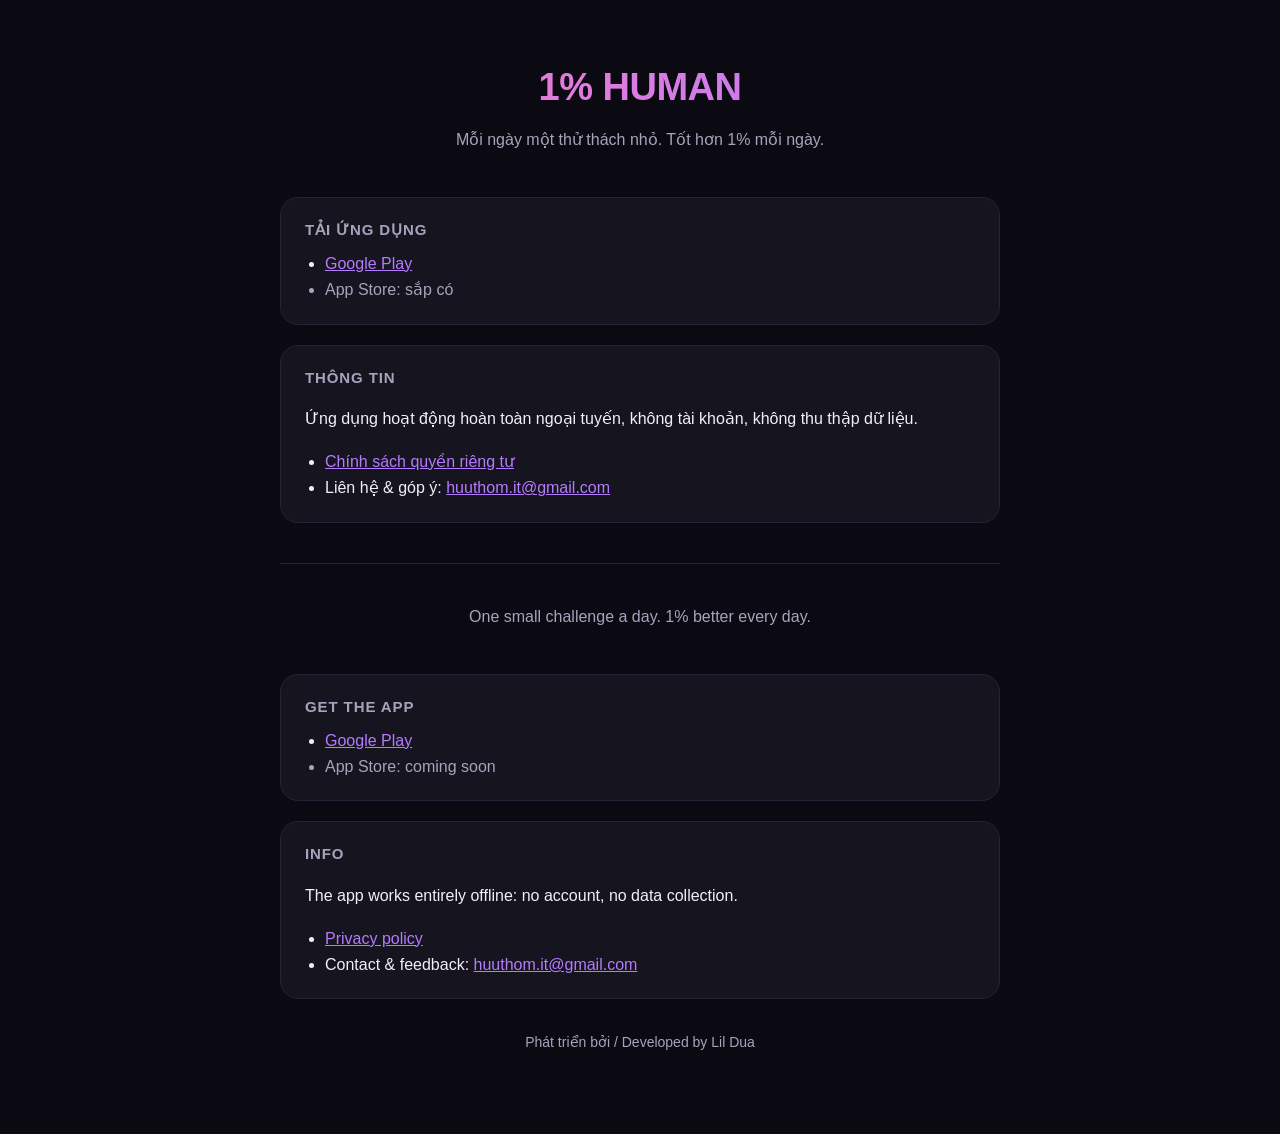
==== projects/oddly/index.html @ 2019a300 "Change landing page directory" ====
<!doctype html>
<!--
  Landing page source for 1% HUMAN.
  Publish as projects/oddly/index.html in the repo lil-dua.github.io.
  The published URL must match Brand.WEBSITE_URL (https://lil-dua.github.io/projects/oddly/):
  it is printed on share cards and in share captions, the Support URL and Marketing URL.
  TODO (T-17): replace the "Coming soon" App Store line with the real link once the app has an ID.
-->
<html lang="vi">
<head>
<meta charset="utf-8">
<meta name="viewport" content="width=device-width, initial-scale=1">
<title>1% HUMAN</title>
<style>
  :root { --bg:#0B0A12; --surface:#16141F; --border:#262336; --text:#F2F0F7; --muted:#A8A3BC; --accent:#B57BFF; --accent-2:#FF7BC5; }
  * { box-sizing: border-box; }
  body { margin:0; padding:0 20px 80px; background:var(--bg); color:var(--text);
    font:16px/1.65 -apple-system,BlinkMacSystemFont,"Segoe UI",Roboto,"Helvetica Neue",Arial,sans-serif; }
  main { max-width:720px; margin:0 auto; }
  header { padding:56px 0 24px; text-align:center; }
  .brand { font-size:38px; font-weight:800; letter-spacing:-0.5px; margin:0;
    background:linear-gradient(90deg,var(--accent-2),var(--accent));
    -webkit-background-clip:text; background-clip:text; color:transparent; }
  .sub { color:var(--muted); margin:8px 0 0; }
  section { background:var(--surface); border:1px solid var(--border); border-radius:18px; padding:20px 24px; margin:20px 0; }
  h2 { font-size:15px; margin:0 0 8px; color:var(--muted); text-transform:uppercase; letter-spacing:.06em; }
  ul { margin:0; padding-left:20px; }
  a { color:var(--accent); }
  .soon { color:var(--muted); }
  footer { text-align:center; color:var(--muted); font-size:14px; margin-top:32px; }
</style>
</head>
<body>
<main>
  <header>
    <h1 class="brand">1% HUMAN</h1>
    <p class="sub">Mỗi ngày một thử thách nhỏ. Tốt hơn 1% mỗi ngày.</p>
  </header>

  <section>
    <h2>Tải ứng dụng</h2>
    <ul>
      <li><a href="https://play.google.com/store/apps/details?id=dev.lildua.oddly">Google Play</a></li>
      <!-- Replace with the App Store link when the app has an ID (T-17). -->
      <li class="soon">App Store: sắp có</li>
    </ul>
  </section>

  <section>
    <h2>Thông tin</h2>
    <p>Ứng dụng hoạt động hoàn toàn ngoại tuyến, không tài khoản, không thu thập dữ liệu.</p>
    <ul>
      <li><a href="privacy/privacy-policy.html">Chính sách quyền riêng tư</a></li>
      <li>Liên hệ &amp; góp ý: <a href="mailto:huuthom.it@gmail.com">huuthom.it@gmail.com</a></li>
    </ul>
  </section>

  <hr style="border:0;border-top:1px solid var(--border);margin:40px 0">

  <div lang="en">
    <header style="padding-top:0">
      <p class="sub">One small challenge a day. 1% better every day.</p>
    </header>

    <section>
      <h2>Get the app</h2>
      <ul>
        <li><a href="https://play.google.com/store/apps/details?id=dev.lildua.oddly">Google Play</a></li>
        <li class="soon">App Store: coming soon</li>
      </ul>
    </section>

    <section>
      <h2>Info</h2>
      <p>The app works entirely offline: no account, no data collection.</p>
      <ul>
        <li><a href="privacy/privacy-policy.html">Privacy policy</a></li>
        <li>Contact &amp; feedback: <a href="mailto:huuthom.it@gmail.com">huuthom.it@gmail.com</a></li>
      </ul>
    </section>
  </div>

  <footer>Phát triển bởi / Developed by Lil Dua</footer>
</main>
</body>
</html>
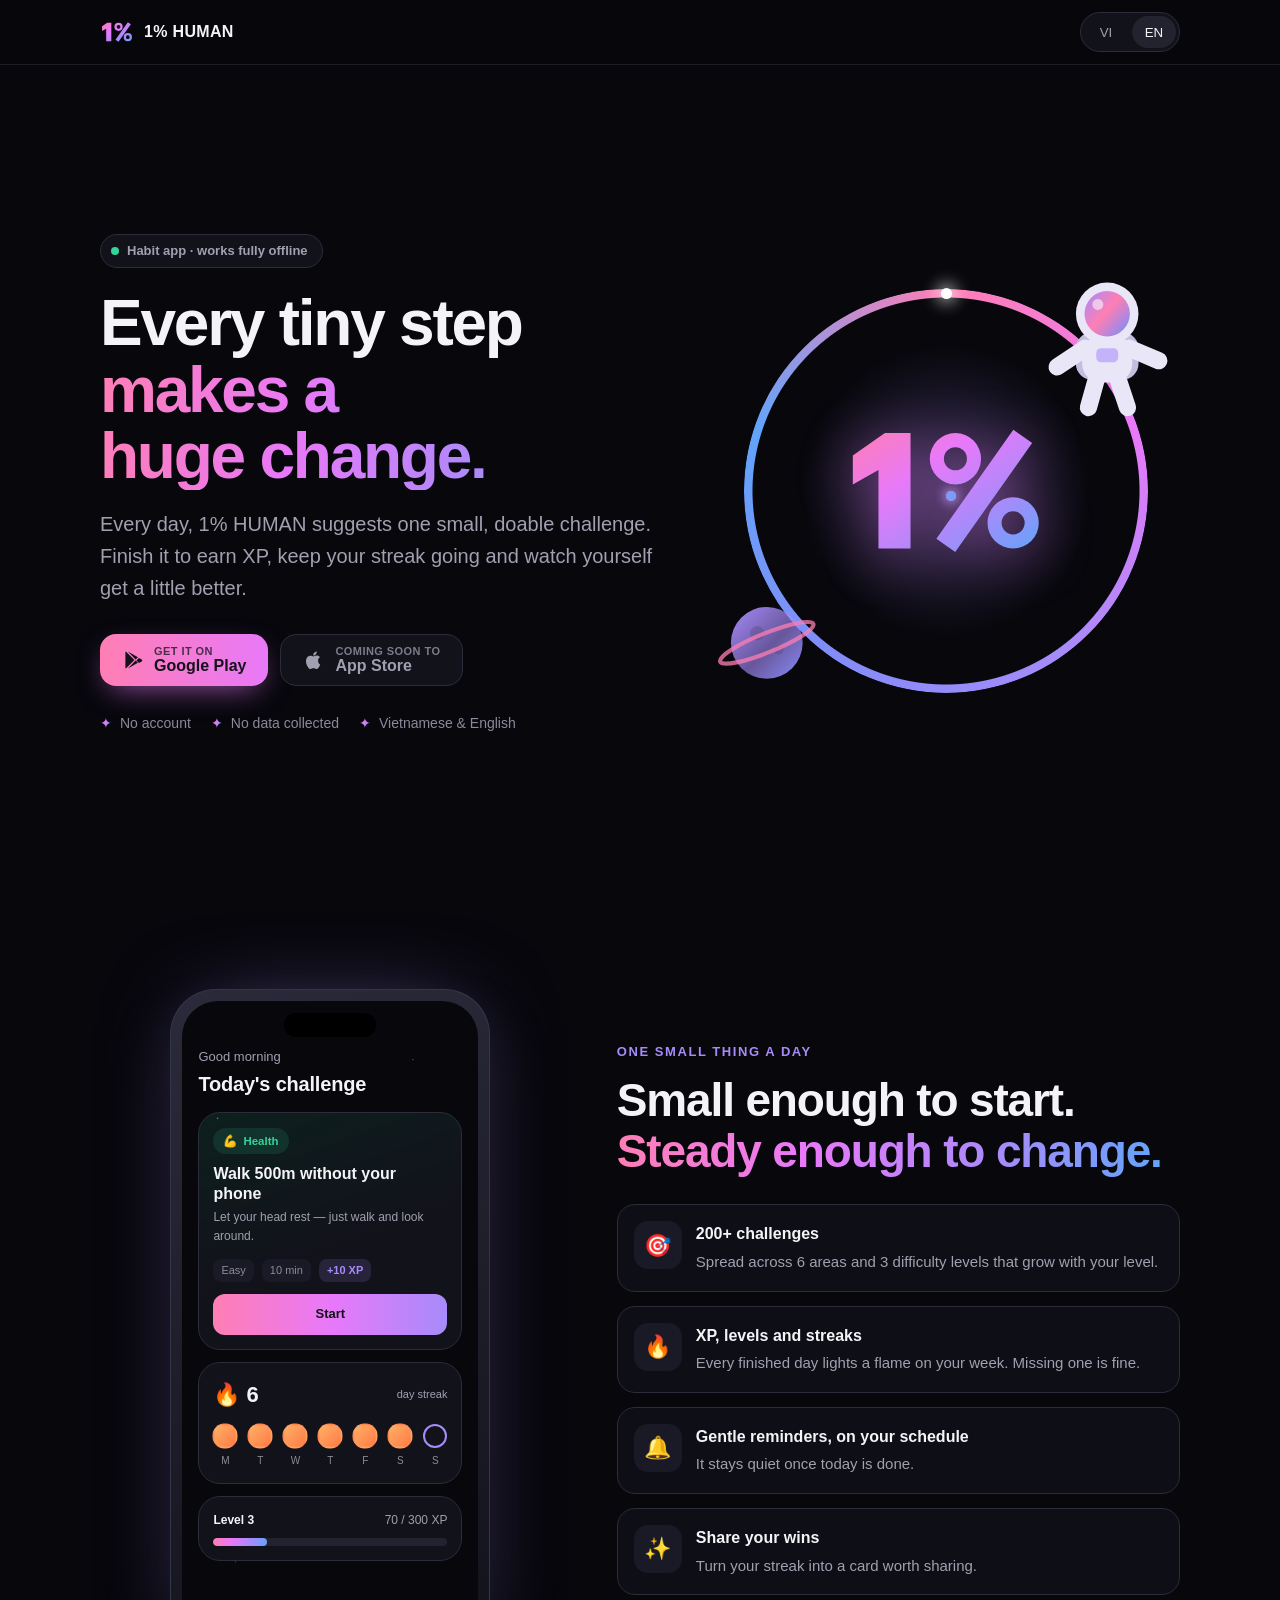
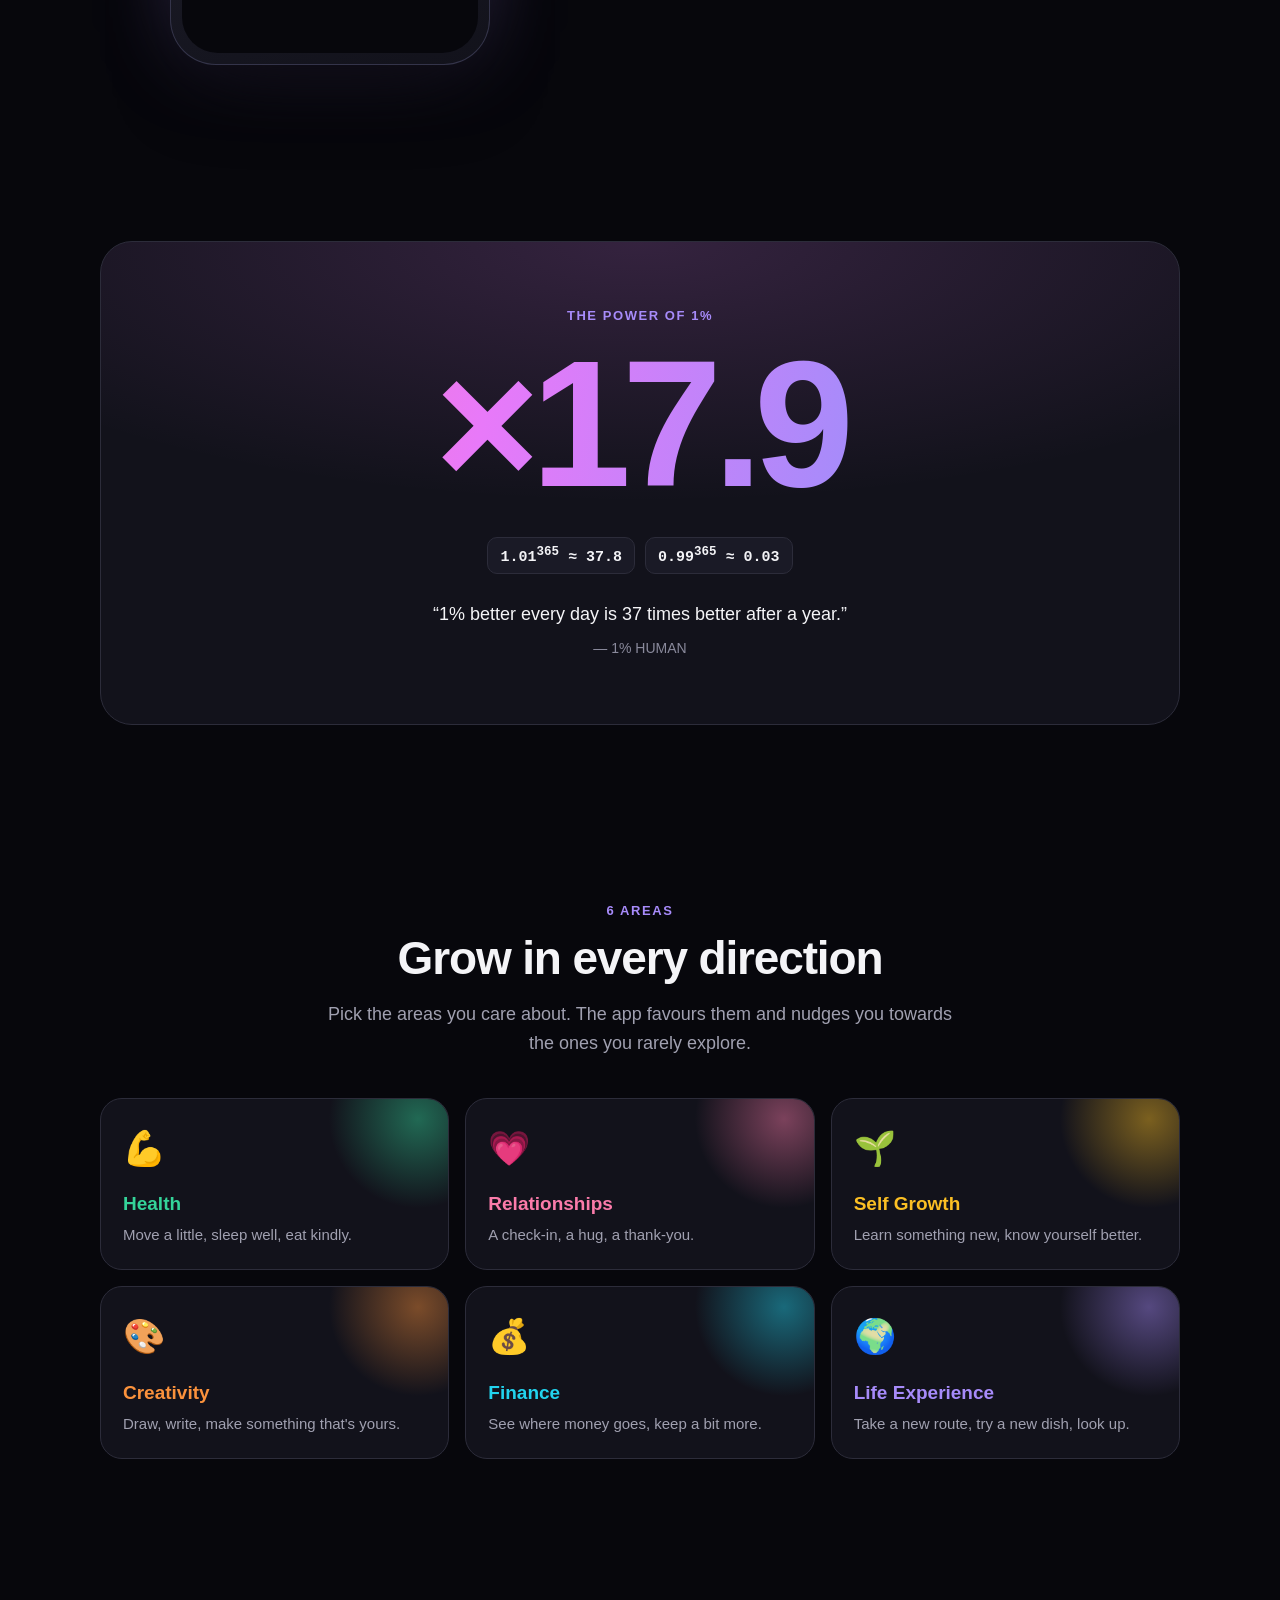
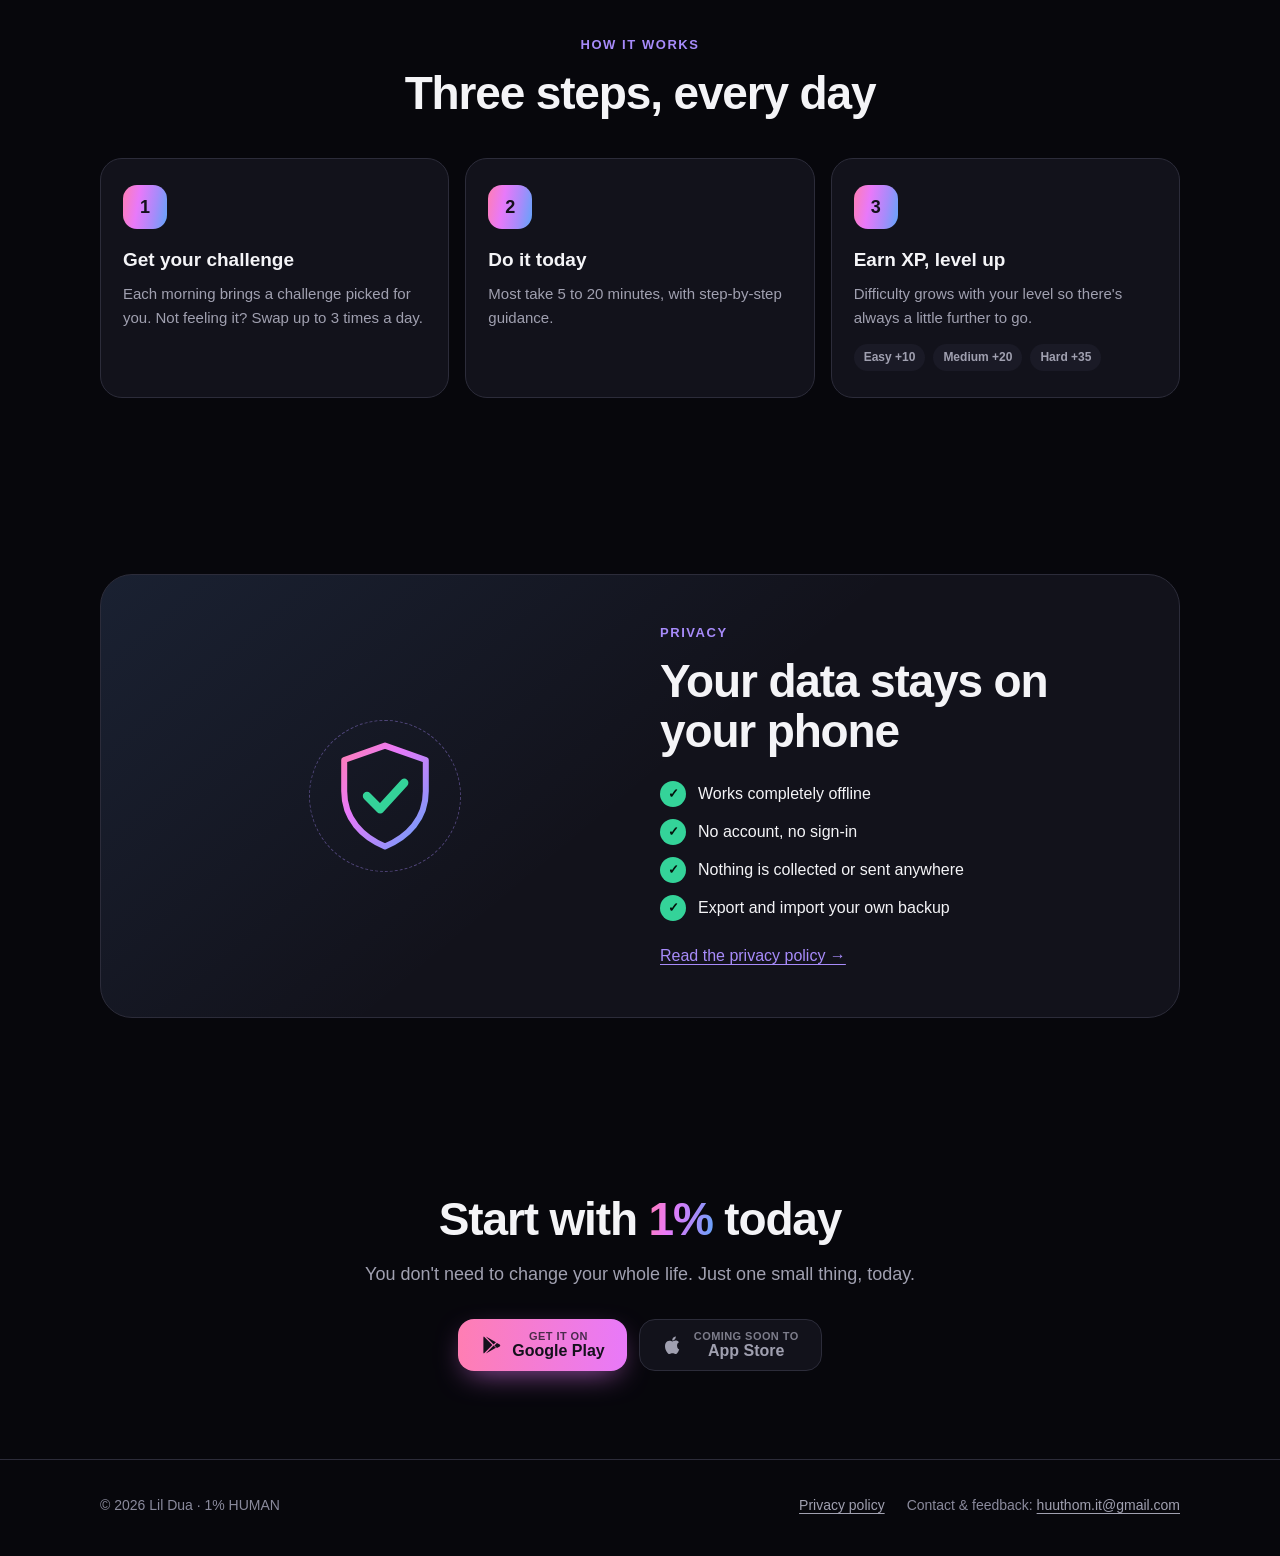
==== commit 5a5bd432: "Upgrade UI for oddy's landing page" ====
--- a/projects/oddly/index.html
+++ b/projects/oddly/index.html
@@ -4,83 +4,624 @@
   Publish as projects/oddly/index.html in the repo lil-dua.github.io.
   The published URL must match Brand.WEBSITE_URL (https://lil-dua.github.io/projects/oddly/):
   it is printed on share cards and in share captions, the Support URL and Marketing URL.
-  TODO (T-17): replace the "Coming soon" App Store line with the real link once the app has an ID.
+  TODO (T-17): replace the "Coming soon" App Store button with the real link once the app has an ID.
+
+  Self-contained on purpose: no web fonts, scripts, images or analytics from other hosts, so the
+  page keeps the app's "no data collection" promise. The mark, astronaut, ring and colours mirror
+  tools/IconRenderer.swift, ui/components/Illustrations.kt and core/design/PaletteSpec.kt.
+  Bilingual: every visible string exists as a vi/en pair; the toggle only switches which one shows.
 -->
-<html lang="vi">
+<html lang="vi" data-lang="vi">
 <head>
 <meta charset="utf-8">
-<meta name="viewport" content="width=device-width, initial-scale=1">
-<title>1% HUMAN</title>
+<meta name="viewport" content="width=device-width, initial-scale=1, viewport-fit=cover">
+<meta name="color-scheme" content="dark">
+<meta name="theme-color" content="#07070C">
+<meta name="description" content="1% HUMAN — mỗi ngày một thử thách nhỏ. Ứng dụng thói quen hoạt động ngoại tuyến, không tài khoản, không thu thập dữ liệu.">
+<meta property="og:title" content="1% HUMAN">
+<meta property="og:description" content="Mỗi bước chân nhỏ tạo nên thay đổi lớn. Every tiny step makes a huge change.">
+<meta property="og:url" content="https://lil-dua.github.io/projects/oddly/">
+<title>1% HUMAN — Mỗi ngày tốt hơn 1%</title>
 <style>
-  :root { --bg:#0B0A12; --surface:#16141F; --border:#262336; --text:#F2F0F7; --muted:#A8A3BC; --accent:#B57BFF; --accent-2:#FF7BC5; }
+  :root {
+    --bg: #07070C; --surface: #12121B; --surface-2: #1A1A26; --surface-3: #23232F; --outline: #2C2C3A;
+    --text: #F4F4F7; --text-2: #A0A0B0; --text-3: #8A8A9C;
+    --pink: #FF7EB3; --magenta: #E879F9; --purple: #A78BFA; --indigo: #818CF8; --blue: #60A5FA;
+    --flame: #FF7A45; --flame-2: #FFB067; --success: #34D399;
+    --brand: linear-gradient(100deg, var(--pink), var(--magenta) 35%, var(--purple) 70%, var(--blue));
+    --radius: 22px;
+    --pad: max(20px, env(safe-area-inset-left));
+  }
   * { box-sizing: border-box; }
-  body { margin:0; padding:0 20px 80px; background:var(--bg); color:var(--text);
-    font:16px/1.65 -apple-system,BlinkMacSystemFont,"Segoe UI",Roboto,"Helvetica Neue",Arial,sans-serif; }
-  main { max-width:720px; margin:0 auto; }
-  header { padding:56px 0 24px; text-align:center; }
-  .brand { font-size:38px; font-weight:800; letter-spacing:-0.5px; margin:0;
-    background:linear-gradient(90deg,var(--accent-2),var(--accent));
-    -webkit-background-clip:text; background-clip:text; color:transparent; }
-  .sub { color:var(--muted); margin:8px 0 0; }
-  section { background:var(--surface); border:1px solid var(--border); border-radius:18px; padding:20px 24px; margin:20px 0; }
-  h2 { font-size:15px; margin:0 0 8px; color:var(--muted); text-transform:uppercase; letter-spacing:.06em; }
-  ul { margin:0; padding-left:20px; }
-  a { color:var(--accent); }
-  .soon { color:var(--muted); }
-  footer { text-align:center; color:var(--muted); font-size:14px; margin-top:32px; }
+  html { scroll-behavior: smooth; background: var(--bg); }
+  body {
+    margin: 0; background: var(--bg); color: var(--text); overflow-x: hidden;
+    font: 16px/1.6 -apple-system, BlinkMacSystemFont, "SF Pro Text", "Segoe UI", Roboto, "Helvetica Neue", Arial, sans-serif;
+    -webkit-font-smoothing: antialiased;
+  }
+  /* Bilingual switch: hide whichever language is not active. */
+  html[data-lang="vi"] [lang="en"]:not(html), html[data-lang="en"] [lang="vi"]:not(html) { display: none !important; }
+
+  a { color: var(--purple); text-decoration-thickness: 1px; text-underline-offset: 3px; }
+  a:hover { color: var(--pink); }
+  :focus-visible { outline: 2px solid var(--pink); outline-offset: 3px; border-radius: 8px; }
+  .wrap { max-width: 1120px; margin: 0 auto; padding: 0 var(--pad); }
+  .grad-text { background: var(--brand); -webkit-background-clip: text; background-clip: text; color: transparent; }
+
+  /* ---------- Sky ---------- */
+  #sky { position: fixed; inset: 0; width: 100%; height: 100%; z-index: -2; pointer-events: none; }
+  .orb { position: fixed; z-index: -1; border-radius: 50%; filter: blur(70px); opacity: .45; pointer-events: none; }
+  .orb.a { width: 520px; height: 520px; background: radial-gradient(circle, rgba(232,121,249,.55), transparent 65%); top: -160px; right: -120px; animation: drift 18s ease-in-out infinite alternate; }
+  .orb.b { width: 460px; height: 460px; background: radial-gradient(circle, rgba(96,165,250,.40), transparent 65%); bottom: -180px; left: -140px; animation: drift 22s ease-in-out infinite alternate-reverse; }
+  @keyframes drift { to { transform: translate(-60px, 50px) scale(1.08); } }
+
+  /* ---------- Nav ---------- */
+  nav { position: sticky; top: 0; z-index: 10; backdrop-filter: blur(14px); -webkit-backdrop-filter: blur(14px);
+    background: rgba(7,7,12,.62); border-bottom: 1px solid rgba(44,44,58,.6); padding-top: env(safe-area-inset-top); }
+  nav .wrap { display: flex; align-items: center; justify-content: space-between; height: 64px; }
+  .logo { display: flex; align-items: center; gap: 10px; color: var(--text); text-decoration: none; font-weight: 800; letter-spacing: .02em; }
+  .logo svg { width: 34px; height: 34px; }
+  .lang { display: flex; gap: 4px; background: var(--surface); border: 1px solid var(--outline); border-radius: 999px; padding: 3px; }
+  .lang button { font: 600 13px/1 inherit; font-family: inherit; color: var(--text-2); background: none; border: 0; border-radius: 999px; padding: 8px 12px; cursor: pointer; min-width: 44px; min-height: 32px; }
+  .lang button[aria-pressed="true"] { background: var(--surface-3); color: var(--text); }
+
+  /* ---------- Hero ---------- */
+  .hero { display: grid; grid-template-columns: 1.1fr .9fr; gap: 40px; align-items: center; padding: 72px 0 56px; min-height: min(calc(100svh - 64px), 860px); }
+  .eyebrow { display: inline-flex; align-items: center; gap: 8px; font-size: 13px; font-weight: 600; color: var(--text-2);
+    background: var(--surface); border: 1px solid var(--outline); border-radius: 999px; padding: 6px 14px 6px 10px; }
+  .eyebrow .dot { width: 8px; height: 8px; border-radius: 50%; background: var(--success); box-shadow: 0 0 0 0 rgba(52,211,153,.6); animation: ping 2.4s infinite; }
+  @keyframes ping { 0% { box-shadow: 0 0 0 0 rgba(52,211,153,.55); } 80%,100% { box-shadow: 0 0 0 10px rgba(52,211,153,0); } }
+  h1 { text-wrap: balance; font-size: clamp(36px, 5.2vw, 64px); line-height: 1.04; letter-spacing: -.035em; margin: 22px 0 18px; font-weight: 800; }
+  h1 .line { display: block; }
+  .lead { font-size: clamp(17px, 1.6vw, 20px); color: var(--text-2); max-width: 34em; margin: 0 0 30px; }
+  .ctas { display: flex; flex-wrap: wrap; gap: 12px; }
+  .btn { display: inline-flex; align-items: center; gap: 10px; min-height: 52px; padding: 0 22px; border-radius: 16px;
+    font-weight: 700; font-size: 16px; text-decoration: none; transition: transform .2s ease, box-shadow .2s ease; }
+  .btn svg { width: 22px; height: 22px; flex: none; }
+  .btn.primary { color: #14101C; background: linear-gradient(90deg, var(--pink), var(--magenta), var(--purple)); background-size: 200% 100%;
+    box-shadow: 0 10px 30px -10px rgba(232,121,249,.7); animation: sheen 6s ease-in-out infinite; }
+  .btn.primary:hover { color: #14101C; transform: translateY(-2px); box-shadow: 0 16px 40px -12px rgba(232,121,249,.85); }
+  @keyframes sheen { 50% { background-position: 100% 0; } }
+  .btn.ghost { color: var(--text-2); background: var(--surface); border: 1px solid var(--outline); cursor: default; }
+  .btn small { display: block; font-size: 11px; font-weight: 600; opacity: .75; letter-spacing: .04em; text-transform: uppercase; }
+  .btn span.two { display: flex; flex-direction: column; line-height: 1.15; }
+  .trust { display: flex; flex-wrap: wrap; gap: 8px 20px; margin-top: 26px; padding: 0; list-style: none; color: var(--text-3); font-size: 14px; }
+  .trust li::before { content: "✦"; margin-right: 8px; background: var(--brand); -webkit-background-clip: text; background-clip: text; color: transparent; }
+
+  .stage { position: relative; aspect-ratio: 1; width: min(100%, 460px); justify-self: center; }
+  .ring { position: absolute; inset: 6%; border-radius: 50%;
+    background: conic-gradient(from 0deg, var(--pink), var(--magenta), var(--purple), var(--indigo), var(--blue), var(--pink));
+    -webkit-mask: radial-gradient(farthest-side, transparent calc(100% - 9px), #000 calc(100% - 8px));
+            mask: radial-gradient(farthest-side, transparent calc(100% - 9px), #000 calc(100% - 8px));
+    animation: spin 4.2s linear infinite; filter: drop-shadow(0 0 18px rgba(167,139,250,.45)); }
+  .bead { position: absolute; inset: 6%; animation: spin 4.2s linear infinite; }
+  .bead::after { content: ""; position: absolute; top: -1px; left: 50%; width: 11px; height: 11px; margin-left: -5.5px; border-radius: 50%; background: #fff; box-shadow: 0 0 16px 4px rgba(255,255,255,.7); }
+  @keyframes spin { to { transform: rotate(360deg); } }
+  .halo { position: absolute; inset: 18%; border-radius: 50%; background: radial-gradient(circle, rgba(167,139,250,.30), transparent 70%); animation: breathe 5s ease-in-out infinite; }
+  @keyframes breathe { 50% { transform: scale(1.08); opacity: .7; } }
+  .mark { position: absolute; left: 27%; top: 27%; width: 46%; height: 46%; filter: drop-shadow(0 8px 28px rgba(232,121,249,.45)); }
+  .astro { position: absolute; width: 34%; height: 34%; right: -2%; top: 2%; animation: bob 2.6s ease-in-out infinite alternate; }
+  @keyframes bob { from { transform: translateY(-6px) rotate(-6deg); } to { transform: translateY(6px) rotate(4deg); } }
+  .planet { position: absolute; width: 26%; height: 26%; left: -2%; bottom: 4%; animation: float 7s ease-in-out infinite alternate; }
+  @keyframes float { to { transform: translate(10px, -14px) rotate(8deg); } }
+  .spark { position: absolute; width: 10px; height: 10px; border-radius: 50%; background: var(--c); box-shadow: 0 0 12px var(--c); animation: orbit var(--d) linear infinite; top: 50%; left: 50%; }
+  @keyframes orbit { from { transform: rotate(0deg) translateX(var(--r)) rotate(0deg); } to { transform: rotate(360deg) translateX(var(--r)) rotate(-360deg); } }
+
+  /* ---------- Sections ---------- */
+  section { padding: 88px 0; }
+  .kicker { font-size: 13px; font-weight: 700; letter-spacing: .12em; text-transform: uppercase; color: var(--purple); margin: 0 0 12px; }
+  h2 { font-size: clamp(30px, 4vw, 46px); line-height: 1.1; letter-spacing: -.025em; margin: 0 0 16px; }
+  .sub { color: var(--text-2); font-size: 18px; max-width: 36em; margin: 0; }
+  .center { text-align: center; } .center .sub { margin: 0 auto; }
+
+  /* Phone */
+  .showcase { display: grid; grid-template-columns: .9fr 1.1fr; gap: 56px; align-items: center; }
+  .phone { position: relative; width: min(100%, 320px); justify-self: center; aspect-ratio: 9 / 19; border-radius: 46px; padding: 12px;
+    background: linear-gradient(160deg, #2a2a3a, #12121b); box-shadow: 0 40px 80px -30px rgba(0,0,0,.9), 0 0 0 1px #34344a inset, 0 0 90px -30px rgba(167,139,250,.6); }
+  .screen { position: relative; height: 100%; border-radius: 36px; overflow: hidden; background: var(--bg); padding: 46px 16px 16px; display: flex; flex-direction: column; gap: 12px; }
+  .screen::before { content: ""; position: absolute; top: 12px; left: 50%; width: 92px; height: 24px; margin-left: -46px; border-radius: 14px; background: #000; }
+  .screen .stars { position: absolute; inset: 0; background-image:
+      radial-gradient(1.2px 1.2px at 12% 18%, #fff8, transparent), radial-gradient(1px 1px at 78% 9%, #fff6, transparent),
+      radial-gradient(1.4px 1.4px at 64% 32%, #fff5, transparent), radial-gradient(1px 1px at 30% 52%, #fff5, transparent),
+      radial-gradient(1.2px 1.2px at 88% 66%, #fff6, transparent), radial-gradient(1px 1px at 18% 86%, #fff4, transparent); }
+  .greet { position: relative; font-size: 13px; color: var(--text-2); }
+  .greet b { display: block; color: var(--text); font-size: 20px; letter-spacing: -.01em; }
+  .card { position: relative; background: var(--surface); border: 1px solid var(--outline); border-radius: 22px; padding: 14px; }
+  .card.today { background: linear-gradient(160deg, rgba(52,211,153,.12), var(--surface) 55%); }
+  .chip { display: inline-flex; align-items: center; gap: 6px; font-size: 11.5px; font-weight: 700; color: var(--success); background: rgba(52,211,153,.12); padding: 4px 10px; border-radius: 999px; }
+  .card h3 { font-size: 16px; line-height: 1.25; margin: 10px 0 4px; }
+  .card p { font-size: 12px; color: var(--text-2); margin: 0 0 12px; }
+  .meta { display: flex; gap: 8px; font-size: 11px; color: var(--text-3); margin-bottom: 12px; }
+  .meta span { background: var(--surface-2); padding: 3px 8px; border-radius: 8px; }
+  .meta .xp { color: var(--purple); background: rgba(167,139,250,.14); font-weight: 700; }
+  .go { display: block; text-align: center; font-weight: 800; font-size: 13px; color: #14101C; border-radius: 12px; padding: 10px; background: linear-gradient(90deg, var(--pink), var(--magenta), var(--purple)); position: relative; overflow: hidden; }
+  .go::after { content: ""; position: absolute; inset: 0; background: linear-gradient(100deg, transparent 30%, rgba(255,255,255,.55), transparent 70%); transform: translateX(-120%); animation: glint 3.2s ease-in-out infinite 1s; }
+  @keyframes glint { 40%,100% { transform: translateX(120%); } }
+  .streak { display: flex; align-items: center; justify-content: space-between; }
+  .streak .n { font-size: 22px; font-weight: 800; display: flex; align-items: center; gap: 6px; }
+  .streak .n .fire { display: inline-block; animation: flick 1.4s ease-in-out infinite alternate; transform-origin: 50% 90%; }
+  @keyframes flick { to { transform: scale(1.12) rotate(-4deg); } }
+  .streak small { color: var(--text-2); font-size: 11px; }
+  .week { display: flex; justify-content: space-between; margin-top: 12px; }
+  .day { display: flex; flex-direction: column; align-items: center; gap: 5px; font-size: 10px; color: var(--text-3); }
+  .day i { width: 24px; height: 24px; border-radius: 50%; border: 2px solid var(--outline); display: grid; place-items: center; font-style: normal; font-size: 11px; color: #14101C; font-weight: 800; transition: background .4s, border-color .4s, transform .4s; }
+  .day i.on { background: linear-gradient(135deg, var(--flame-2), var(--flame)); border-color: transparent; transform: scale(1.06); }
+  .day i.today { border-color: var(--purple); }
+  .level { position: relative; }
+  .level .row { display: flex; justify-content: space-between; font-size: 12px; color: var(--text-2); margin-bottom: 8px; }
+  .level .row b { color: var(--text); }
+  .bar { height: 8px; border-radius: 99px; background: var(--surface-3); overflow: hidden; }
+  .bar span { display: block; height: 100%; width: 12%; border-radius: inherit; background: var(--brand); transition: width 1.6s cubic-bezier(.2,.8,.2,1); }
+  .xp-pop { position: absolute; right: 14px; top: -12px; padding: 2px 8px; border-radius: 8px; background: var(--surface-2); font-weight: 800; font-size: 13px; color: var(--purple); opacity: 0; }
+  .xp-pop.go-up { animation: pop 1.6s ease-out; }
+  @keyframes pop { 0% { opacity: 0; transform: translateY(8px) scale(.8); } 20% { opacity: 1; transform: translateY(0) scale(1.1); } 100% { opacity: 0; transform: translateY(-22px); } }
+
+  .features { display: grid; gap: 14px; margin-top: 28px; padding: 0; list-style: none; }
+  .features li { display: grid; grid-template-columns: 48px 1fr; gap: 14px; align-items: start; background: rgba(18,18,27,.7); border: 1px solid var(--outline); border-radius: 18px; padding: 16px; transition: border-color .25s, transform .25s; }
+  .features li:hover { border-color: #45455c; transform: translateX(4px); }
+  .features .ic { width: 48px; height: 48px; border-radius: 14px; display: grid; place-items: center; font-size: 22px; background: var(--surface-2); }
+  .features b { display: block; margin-bottom: 2px; }
+  .features span { color: var(--text-2); font-size: 15px; }
+
+  /* 1% math */
+  .math { position: relative; overflow: hidden; border-radius: 32px; padding: 64px 28px; text-align: center; border: 1px solid var(--outline);
+    background: radial-gradient(120% 90% at 50% 0%, rgba(232,121,249,.16), transparent 60%), var(--surface); }
+  .big { font-size: clamp(84px, 16vw, 180px); font-weight: 900; line-height: .95; letter-spacing: -.05em; margin: 10px 0; font-variant-numeric: tabular-nums; }
+  .formula { display: inline-flex; gap: 10px; flex-wrap: wrap; justify-content: center; font-size: 15px; color: var(--text-2); margin-top: 18px; }
+  .formula code { font: 600 15px/1 ui-monospace, SFMono-Regular, Menlo, monospace; color: var(--text); background: var(--surface-2); border: 1px solid var(--outline); padding: 8px 12px; border-radius: 10px; }
+  .math blockquote { margin: 26px auto 0; max-width: 30em; font-size: 18px; color: var(--text); }
+  .math cite { display: block; margin-top: 8px; font-style: normal; font-size: 14px; color: var(--text-3); }
+
+  /* Categories */
+  .cats { display: grid; grid-template-columns: repeat(3, 1fr); gap: 16px; margin-top: 40px; }
+  .cat { position: relative; overflow: hidden; border-radius: var(--radius); padding: 22px; background: var(--surface); border: 1px solid var(--outline); transition: transform .3s, border-color .3s, box-shadow .3s; }
+  .cat::before { content: ""; position: absolute; width: 180px; height: 180px; right: -60px; top: -70px; border-radius: 50%; background: radial-gradient(circle, color-mix(in srgb, var(--c) 45%, transparent), transparent 70%); transition: transform .4s; }
+  .cat:hover { transform: translateY(-4px); border-color: color-mix(in srgb, var(--c) 55%, var(--outline)); box-shadow: 0 18px 40px -24px var(--c); }
+  .cat:hover::before { transform: scale(1.25); }
+  .cat .em { position: relative; font-size: 34px; display: inline-block; transition: transform .4s; }
+  .cat:hover .em { transform: scale(1.15) rotate(-8deg); }
+  .cat h3 { position: relative; margin: 14px 0 4px; font-size: 19px; color: var(--c); }
+  .cat p { position: relative; margin: 0; color: var(--text-2); font-size: 15px; }
+
+  /* Steps */
+  .steps { display: grid; grid-template-columns: repeat(3, 1fr); gap: 16px; margin-top: 40px; counter-reset: step; position: relative; }
+  .step { position: relative; background: var(--surface); border: 1px solid var(--outline); border-radius: var(--radius); padding: 26px 22px; }
+  .step .num { width: 44px; height: 44px; border-radius: 14px; display: grid; place-items: center; font-weight: 900; font-size: 18px; color: #14101C; background: var(--brand); margin-bottom: 16px; }
+  .step h3 { margin: 0 0 6px; font-size: 19px; }
+  .step p { margin: 0; color: var(--text-2); font-size: 15px; }
+  .xpline { display: flex; gap: 8px; flex-wrap: wrap; margin-top: 14px; }
+  .xpline span { font-size: 12px; font-weight: 700; padding: 4px 10px; border-radius: 999px; background: var(--surface-2); color: var(--text-2); }
+
+  /* Privacy */
+  .privacy { display: grid; grid-template-columns: 1fr 1fr; gap: 40px; align-items: center; border-radius: 32px; padding: 48px; border: 1px solid var(--outline);
+    background: linear-gradient(140deg, rgba(96,165,250,.10), transparent 50%), var(--surface); }
+  .shield { width: 120px; height: 120px; justify-self: center; position: relative; }
+  .shield svg { width: 100%; height: 100%; }
+  .shield::after { content: ""; position: absolute; inset: -16px; border-radius: 50%; border: 1px dashed rgba(167,139,250,.4); animation: spin 26s linear infinite; }
+  .pills { display: grid; gap: 12px; padding: 0; margin: 24px 0 0; list-style: none; }
+  .pills li { display: flex; align-items: center; gap: 12px; color: var(--text); }
+  .pills li::before { content: "✓"; flex: none; width: 26px; height: 26px; border-radius: 50%; display: grid; place-items: center; font-weight: 900; font-size: 13px; color: #04120c; background: var(--success); }
+
+  /* Final CTA + footer */
+  .final { text-align: center; }
+  .final .ctas { justify-content: center; margin-top: 30px; }
+  footer { border-top: 1px solid var(--outline); padding: 34px 0 calc(40px + env(safe-area-inset-bottom)); color: var(--text-3); font-size: 14px; }
+  footer .wrap { display: flex; flex-wrap: wrap; gap: 14px 28px; justify-content: space-between; align-items: center; }
+  footer nav { all: unset; display: flex; flex-wrap: wrap; gap: 8px 22px; }
+  footer a { color: var(--text-2); }
+
+  /* Scroll reveal — only when JS is on, so the page is complete without it. */
+  .js .reveal { opacity: 0; transform: translateY(26px); transition: opacity .8s ease, transform .8s cubic-bezier(.2,.8,.2,1); transition-delay: var(--delay, 0s); }
+  .js .reveal.in { opacity: 1; transform: none; }
+
+  @media (max-width: 900px) {
+    .hero, .showcase, .privacy { grid-template-columns: 1fr; }
+    .hero { padding-top: 40px; text-align: center; min-height: 0; }
+    .hero .lead { margin-left: auto; margin-right: auto; }
+    .ctas, .trust { justify-content: center; }
+    .stage { order: -1; width: min(82%, 380px); }
+    .showcase .phone { order: 2; }
+    .cats, .steps { grid-template-columns: 1fr 1fr; }
+    .privacy { padding: 32px 22px; text-align: center; }
+    .pills { justify-items: start; text-align: left; width: fit-content; max-width: 100%; margin-left: auto; margin-right: auto; }
+  }
+  @media (max-width: 560px) {
+    section { padding: 64px 0; }
+    .cats, .steps { grid-template-columns: 1fr; }
+    .btn { width: 100%; justify-content: center; }
+    .logo span { display: none; }
+  }
+  @media (prefers-reduced-motion: reduce) {
+    *, *::before, *::after { animation: none !important; transition: none !important; scroll-behavior: auto !important; }
+    .js .reveal { opacity: 1; transform: none; }
+  }
 </style>
 </head>
 <body>
-<main>
-  <header>
-    <h1 class="brand">1% HUMAN</h1>
-    <p class="sub">Mỗi ngày một thử thách nhỏ. Tốt hơn 1% mỗi ngày.</p>
-  </header>
-
-  <section>
-    <h2>Tải ứng dụng</h2>
-    <ul>
-      <li><a href="https://play.google.com/store/apps/details?id=dev.lildua.oddly">Google Play</a></li>
-      <!-- Replace with the App Store link when the app has an ID (T-17). -->
-      <li class="soon">App Store: sắp có</li>
-    </ul>
+<canvas id="sky" aria-hidden="true"></canvas>
+<div class="orb a" aria-hidden="true"></div>
+<div class="orb b" aria-hidden="true"></div>
+
+<!-- Reusable artwork. Paths mirror tools/IconRenderer.swift (108-unit space) and Illustrations.kt (100-unit space). -->
+<svg width="0" height="0" style="position:absolute" aria-hidden="true" focusable="false">
+  <defs>
+    <linearGradient id="brand" x1="0" y1="0" x2="1" y2="1">
+      <stop offset="0" stop-color="#FF7EB3"/><stop offset=".35" stop-color="#E879F9"/>
+      <stop offset=".7" stop-color="#A78BFA"/><stop offset="1" stop-color="#60A5FA"/>
+    </linearGradient>
+    <linearGradient id="visor" x1="36" y1="14" x2="64" y2="38" gradientUnits="userSpaceOnUse">
+      <stop offset="0" stop-color="#A78BFA"/><stop offset=".5" stop-color="#FF7EB3"/><stop offset="1" stop-color="#818CF8"/>
+    </linearGradient>
+    <linearGradient id="planetFill" x1="0" y1="0" x2="1" y2="1">
+      <stop offset="0" stop-color="#A78BFA"/><stop offset=".55" stop-color="#A78BFA" stop-opacity=".6"/><stop offset="1" stop-color="#818CF8"/>
+    </linearGradient>
+    <symbol id="mark" viewBox="22 31 66 46">
+      <path fill="url(#brand)" fill-rule="evenodd" d="M44 36V72H34V47.5L26 52V43L36 36Z
+        M50 44a8 8 0 1 0 16 0a8 8 0 1 0-16 0Z M54.4 44a3.6 3.6 0 1 0 7.2 0a3.6 3.6 0 1 0-7.2 0Z
+        M68 64a8 8 0 1 0 16 0a8 8 0 1 0-16 0Z M72.4 64a3.6 3.6 0 1 0 7.2 0a3.6 3.6 0 1 0-7.2 0Z
+        M52.06 68.92L57.94 73.08L81.94 39.08L76.06 34.92Z"/>
+    </symbol>
+    <symbol id="astronaut" viewBox="0 0 100 100">
+      <rect x="30" y="40" width="40" height="30" rx="10" fill="#C3BDDE"/>
+      <g stroke="#E9E6F7" stroke-width="11" stroke-linecap="round">
+        <line x1="36" y1="50" x2="18" y2="62"/><line x1="64" y1="50" x2="83" y2="58"/>
+        <line x1="43" y1="70" x2="38" y2="88"/><line x1="57" y1="70" x2="63" y2="88"/>
+      </g>
+      <rect x="34" y="42" width="32" height="30" rx="12" fill="#E9E6F7"/>
+      <rect x="43" y="50" width="14" height="9" rx="3" fill="#A78BFA" fill-opacity=".55"/>
+      <circle cx="50" cy="28" r="20" fill="#E9E6F7"/>
+      <circle cx="50" cy="28" r="14.5" fill="url(#visor)"/>
+      <circle cx="44" cy="22" r="3.5" fill="#fff" fill-opacity=".55"/>
+    </symbol>
+    <symbol id="planet" viewBox="0 0 100 100">
+      <circle cx="50" cy="50" r="30" fill="url(#planetFill)"/>
+      <circle cx="42" cy="42" r="6" fill="#000" fill-opacity=".13"/>
+      <circle cx="60" cy="56" r="4" fill="#000" fill-opacity=".1"/>
+      <ellipse cx="50" cy="50" rx="42" ry="8" fill="none" stroke="#FF7EB3" stroke-opacity=".75" stroke-width="3.5" transform="rotate(-22 50 50)"/>
+    </symbol>
+  </defs>
+</svg>
+
+<nav aria-label="Trang">
+  <div class="wrap">
+    <a class="logo" href="#top"><svg aria-hidden="true"><use href="#mark"/></svg><span>1% HUMAN</span></a>
+    <div class="lang" role="group" aria-label="Ngôn ngữ / Language">
+      <button type="button" data-set-lang="vi" aria-pressed="true">VI</button>
+      <button type="button" data-set-lang="en" aria-pressed="false">EN</button>
+    </div>
+  </div>
+</nav>
+
+<main id="top">
+  <div class="wrap">
+    <!-- Hero -->
+    <header class="hero">
+      <div>
+        <span class="eyebrow reveal"><span class="dot" aria-hidden="true"></span>
+          <span lang="vi">Ứng dụng thói quen · hoạt động ngoại tuyến</span><span lang="en">Habit app · works fully offline</span></span>
+        <h1 class="reveal" style="--delay:.08s">
+          <span lang="vi"><span class="line">Mỗi bước chân nhỏ</span><span class="line grad-text">tạo nên thay đổi lớn.</span></span>
+          <span lang="en"><span class="line">Every tiny step</span><span class="line grad-text">makes a huge change.</span></span>
+        </h1>
+        <p class="lead reveal" style="--delay:.16s">
+          <span lang="vi">Mỗi ngày, 1% HUMAN gợi ý một thử thách nhỏ vừa sức. Làm xong để nhận XP, giữ chuỗi ngày và thấy mình tốt hơn từng chút một.</span>
+          <span lang="en">Every day, 1% HUMAN suggests one small, doable challenge. Finish it to earn XP, keep your streak going and watch yourself get a little better.</span>
+        </p>
+        <div class="ctas reveal" style="--delay:.24s">
+          <a class="btn primary" href="https://play.google.com/store/apps/details?id=dev.lildua.oddly">
+            <svg viewBox="0 0 24 24" aria-hidden="true"><path fill="currentColor" d="M4.2 2.6c-.3.2-.5.6-.5 1.1v16.6c0 .5.2.9.5 1.1l9.3-9.4L4.2 2.6Zm10.6 9.9 2.6 2.6-11 6.3 8.4-8.9Zm0-1L6.4 2.6l11 6.3-2.6 2.6Zm3.7-1.8 3 1.7c.8.5.8 1.7 0 2.2l-3 1.7-2.8-2.8 2.8-2.8Z"/></svg>
+            <span class="two"><small lang="vi">Tải trên</small><small lang="en">Get it on</small>Google Play</span>
+          </a>
+          <span class="btn ghost" aria-disabled="true">
+            <svg viewBox="0 0 24 24" aria-hidden="true"><path fill="currentColor" d="M16.4 12.7c0-2.4 2-3.5 2.1-3.6-1.1-1.7-2.9-1.9-3.5-1.9-1.5-.2-2.9.9-3.7.9-.8 0-1.9-.9-3.2-.8-1.6 0-3.1 1-4 2.4-1.7 3-.4 7.4 1.2 9.8.8 1.2 1.8 2.5 3 2.4 1.2 0 1.7-.8 3.1-.8 1.5 0 1.9.8 3.2.8 1.3 0 2.1-1.2 2.9-2.4.9-1.4 1.3-2.7 1.3-2.8-.1 0-2.4-.9-2.4-4ZM14 5.6c.7-.8 1.1-1.9 1-3-1 0-2.1.7-2.8 1.5-.6.7-1.2 1.8-1 2.9 1 .1 2.1-.6 2.8-1.4Z"/></svg>
+            <span class="two"><small lang="vi">Sắp có trên</small><small lang="en">Coming soon to</small>App Store</span>
+          </span>
+        </div>
+        <ul class="trust reveal" style="--delay:.32s">
+          <li><span lang="vi">Không tài khoản</span><span lang="en">No account</span></li>
+          <li><span lang="vi">Không thu thập dữ liệu</span><span lang="en">No data collected</span></li>
+          <li><span lang="vi">Tiếng Việt &amp; English</span><span lang="en">Vietnamese &amp; English</span></li>
+        </ul>
+      </div>
+      <div class="stage reveal" style="--delay:.2s" aria-hidden="true">
+        <div class="halo"></div>
+        <div class="ring"></div>
+        <div class="bead"></div>
+        <span class="spark" style="--c:#FF7EB3;--r:min(42vw,232px);--d:14s"></span>
+        <span class="spark" style="--c:#60A5FA;--r:min(36vw,196px);--d:19s;animation-direction:reverse"></span>
+        <svg class="mark"><use href="#mark"/></svg>
+        <svg class="astro"><use href="#astronaut"/></svg>
+        <svg class="planet"><use href="#planet"/></svg>
+      </div>
+    </header>
+  </div>
+
+  <!-- Showcase -->
+  <section aria-labelledby="h-show">
+    <div class="wrap showcase">
+      <div class="phone reveal" aria-hidden="true">
+        <div class="screen">
+          <div class="stars"></div>
+          <div class="greet"><span lang="vi">Chào buổi sáng</span><span lang="en">Good morning</span>
+            <b lang="vi">Thử thách hôm nay</b><b lang="en">Today's challenge</b></div>
+          <div class="card today">
+            <span class="chip">💪 <span lang="vi">Sức khỏe</span><span lang="en">Health</span></span>
+            <h3 lang="vi">Đi bộ 500m mà không dùng điện thoại</h3><h3 lang="en">Walk 500m without your phone</h3>
+            <p lang="vi">Để đầu óc được nghỉ, chỉ đi và nhìn xung quanh.</p><p lang="en">Let your head rest — just walk and look around.</p>
+            <div class="meta"><span lang="vi">Dễ</span><span lang="en">Easy</span><span lang="vi">10 phút</span><span lang="en">10 min</span><span class="xp">+10 XP</span></div>
+            <span class="go"><span lang="vi">Bắt đầu</span><span lang="en">Start</span></span>
+          </div>
+          <div class="card">
+            <div class="streak">
+              <span class="n"><span class="fire">🔥</span><span id="streakN">6</span></span>
+              <small lang="vi">ngày liên tiếp</small><small lang="en">day streak</small>
+            </div>
+            <div class="week" id="week"></div>
+          </div>
+          <div class="card level">
+            <span class="xp-pop" id="xpPop">+10 XP</span>
+            <div class="row"><b>Level 3</b><span id="xpText">70 / 300 XP</span></div>
+            <div class="bar"><span id="xpBar"></span></div>
+          </div>
+        </div>
+      </div>
+      <div>
+        <p class="kicker reveal" lang="vi">Mỗi ngày một việc nhỏ</p><p class="kicker reveal" lang="en">One small thing a day</p>
+        <h2 id="h-show" class="reveal" style="--delay:.06s">
+          <span lang="vi">Đủ nhỏ để bắt đầu.<br><span class="grad-text">Đủ đều để thay đổi.</span></span>
+          <span lang="en">Small enough to start.<br><span class="grad-text">Steady enough to change.</span></span>
+        </h2>
+        <ul class="features">
+          <li class="reveal" style="--delay:.1s"><span class="ic" aria-hidden="true">🎯</span>
+            <div><b lang="vi">Hơn 200 thử thách</b><b lang="en">200+ challenges</b>
+              <span lang="vi">Chia đều 6 lĩnh vực và 3 độ khó, tăng dần theo level của bạn.</span>
+              <span lang="en">Spread across 6 areas and 3 difficulty levels that grow with your level.</span></div></li>
+          <li class="reveal" style="--delay:.16s"><span class="ic" aria-hidden="true">🔥</span>
+            <div><b lang="vi">XP, level và chuỗi ngày</b><b lang="en">XP, levels and streaks</b>
+              <span lang="vi">Mỗi ngày làm xong là một ngọn lửa trên dải tuần. Lỡ một ngày cũng không sao.</span>
+              <span lang="en">Every finished day lights a flame on your week. Missing one is fine.</span></div></li>
+          <li class="reveal" style="--delay:.22s"><span class="ic" aria-hidden="true">🔔</span>
+            <div><b lang="vi">Nhắc nhẹ, đúng giờ bạn chọn</b><b lang="en">Gentle reminders, on your schedule</b>
+              <span lang="vi">Không nhắc khi bạn đã xong việc hôm nay.</span>
+              <span lang="en">It stays quiet once today is done.</span></div></li>
+          <li class="reveal" style="--delay:.28s"><span class="ic" aria-hidden="true">✨</span>
+            <div><b lang="vi">Chia sẻ thành tích</b><b lang="en">Share your wins</b>
+              <span lang="vi">Tạo thẻ ảnh đẹp để khoe chuỗi ngày với bạn bè.</span>
+              <span lang="en">Turn your streak into a card worth sharing.</span></div></li>
+        </ul>
+      </div>
+    </div>
   </section>
 
-  <section>
-    <h2>Thông tin</h2>
-    <p>Ứng dụng hoạt động hoàn toàn ngoại tuyến, không tài khoản, không thu thập dữ liệu.</p>
-    <ul>
-      <li><a href="privacy/privacy-policy.html">Chính sách quyền riêng tư</a></li>
-      <li>Liên hệ &amp; góp ý: <a href="mailto:huuthom.it@gmail.com">huuthom.it@gmail.com</a></li>
-    </ul>
+  <!-- 1% math -->
+  <section aria-labelledby="h-math">
+    <div class="wrap">
+      <div class="math reveal">
+        <p class="kicker" lang="vi">Sức mạnh của 1%</p><p class="kicker" lang="en">The power of 1%</p>
+        <h2 id="h-math" class="sr" style="position:absolute;left:-9999px"><span lang="vi">Tốt hơn 37 lần sau một năm</span><span lang="en">37 times better after a year</span></h2>
+        <div class="big grad-text" aria-hidden="true">×<span id="count">1</span></div>
+        <div class="formula" aria-hidden="true"><code>1.01<sup>365</sup> ≈ 37.8</code><code>0.99<sup>365</sup> ≈ 0.03</code></div>
+        <blockquote>
+          <span lang="vi">“Tốt hơn 1% mỗi ngày nghĩa là tốt hơn 37 lần sau một năm.”</span>
+          <span lang="en">“1% better every day is 37 times better after a year.”</span>
+          <cite>— 1% HUMAN</cite>
+        </blockquote>
+      </div>
+    </div>
   </section>
 
-  <hr style="border:0;border-top:1px solid var(--border);margin:40px 0">
-
-  <div lang="en">
-    <header style="padding-top:0">
-      <p class="sub">One small challenge a day. 1% better every day.</p>
-    </header>
-
-    <section>
-      <h2>Get the app</h2>
-      <ul>
-        <li><a href="https://play.google.com/store/apps/details?id=dev.lildua.oddly">Google Play</a></li>
-        <li class="soon">App Store: coming soon</li>
-      </ul>
-    </section>
-
-    <section>
-      <h2>Info</h2>
-      <p>The app works entirely offline: no account, no data collection.</p>
-      <ul>
-        <li><a href="privacy/privacy-policy.html">Privacy policy</a></li>
-        <li>Contact &amp; feedback: <a href="mailto:huuthom.it@gmail.com">huuthom.it@gmail.com</a></li>
-      </ul>
-    </section>
+  <!-- Categories -->
+  <section aria-labelledby="h-cats">
+    <div class="wrap center">
+      <p class="kicker reveal" lang="vi">6 lĩnh vực</p><p class="kicker reveal" lang="en">6 areas</p>
+      <h2 id="h-cats" class="reveal"><span lang="vi">Lớn lên ở mọi mặt</span><span lang="en">Grow in every direction</span></h2>
+      <p class="sub reveal"><span lang="vi">Chọn những lĩnh vực bạn quan tâm, ứng dụng sẽ ưu tiên chúng và nhắc bạn thử những mặt còn ít khám phá.</span>
+        <span lang="en">Pick the areas you care about. The app favours them and nudges you towards the ones you rarely explore.</span></p>
+      <div class="cats" style="text-align:left">
+        <div class="cat reveal" style="--c:#34D399;--delay:.0s"><span class="em" aria-hidden="true">💪</span><h3><span lang="vi">Sức khỏe</span><span lang="en">Health</span></h3>
+          <p lang="vi">Vận động nhẹ, ngủ đủ, ăn uống tử tế.</p><p lang="en">Move a little, sleep well, eat kindly.</p></div>
+        <div class="cat reveal" style="--c:#FB7BAA;--delay:.06s"><span class="em" aria-hidden="true">💗</span><h3><span lang="vi">Mối quan hệ</span><span lang="en">Relationships</span></h3>
+          <p lang="vi">Một lời hỏi thăm, một cái ôm, một lời cảm ơn.</p><p lang="en">A check-in, a hug, a thank-you.</p></div>
+        <div class="cat reveal" style="--c:#FBBF24;--delay:.12s"><span class="em" aria-hidden="true">🌱</span><h3><span lang="vi">Phát triển bản thân</span><span lang="en">Self Growth</span></h3>
+          <p lang="vi">Học điều mới, hiểu mình hơn mỗi ngày.</p><p lang="en">Learn something new, know yourself better.</p></div>
+        <div class="cat reveal" style="--c:#FB923C;--delay:.18s"><span class="em" aria-hidden="true">🎨</span><h3><span lang="vi">Sáng tạo</span><span lang="en">Creativity</span></h3>
+          <p lang="vi">Vẽ, viết, làm ra thứ gì đó của riêng bạn.</p><p lang="en">Draw, write, make something that's yours.</p></div>
+        <div class="cat reveal" style="--c:#22D3EE;--delay:.24s"><span class="em" aria-hidden="true">💰</span><h3><span lang="vi">Tài chính</span><span lang="en">Finance</span></h3>
+          <p lang="vi">Hiểu tiền đi đâu, giữ lại nhiều hơn một chút.</p><p lang="en">See where money goes, keep a bit more.</p></div>
+        <div class="cat reveal" style="--c:#A78BFA;--delay:.3s"><span class="em" aria-hidden="true">🌍</span><h3><span lang="vi">Trải nghiệm cuộc sống</span><span lang="en">Life Experience</span></h3>
+          <p lang="vi">Đi đường mới, thử món mới, ngắm bầu trời.</p><p lang="en">Take a new route, try a new dish, look up.</p></div>
+      </div>
+    </div>
+  </section>
+
+  <!-- How it works -->
+  <section aria-labelledby="h-how">
+    <div class="wrap center">
+      <p class="kicker reveal" lang="vi">Cách hoạt động</p><p class="kicker reveal" lang="en">How it works</p>
+      <h2 id="h-how" class="reveal"><span lang="vi">Ba bước, mỗi ngày</span><span lang="en">Three steps, every day</span></h2>
+      <div class="steps" style="text-align:left">
+        <div class="step reveal"><div class="num">1</div>
+          <h3 lang="vi">Nhận thử thách</h3><h3 lang="en">Get your challenge</h3>
+          <p lang="vi">Mỗi sáng có một thử thách hợp với bạn. Không thích? Đổi tối đa 3 lần mỗi ngày.</p>
+          <p lang="en">Each morning brings a challenge picked for you. Not feeling it? Swap up to 3 times a day.</p></div>
+        <div class="step reveal" style="--delay:.08s"><div class="num">2</div>
+          <h3 lang="vi">Làm trong ngày</h3><h3 lang="en">Do it today</h3>
+          <p lang="vi">Phần lớn chỉ mất 5 đến 20 phút, có hướng dẫn từng bước.</p>
+          <p lang="en">Most take 5 to 20 minutes, with step-by-step guidance.</p></div>
+        <div class="step reveal" style="--delay:.16s"><div class="num">3</div>
+          <h3 lang="vi">Nhận XP, lên level</h3><h3 lang="en">Earn XP, level up</h3>
+          <p lang="vi">Độ khó tăng dần theo level để bạn luôn tiến thêm một chút.</p>
+          <p lang="en">Difficulty grows with your level so there's always a little further to go.</p>
+          <div class="xpline"><span lang="vi">Dễ +10</span><span lang="en">Easy +10</span><span lang="vi">Vừa +20</span><span lang="en">Medium +20</span><span lang="vi">Khó +35</span><span lang="en">Hard +35</span></div></div>
+      </div>
+    </div>
+  </section>
+
+  <!-- Privacy -->
+  <section aria-labelledby="h-priv">
+    <div class="wrap">
+      <div class="privacy reveal">
+        <div class="shield" aria-hidden="true">
+          <svg viewBox="0 0 100 100"><path d="M50 8 84 20v26c0 23-15 38-34 46C31 84 16 69 16 46V20Z" fill="none" stroke="url(#brand)" stroke-width="5" stroke-linejoin="round"/>
+            <path d="M35 50 46 61 66 39" fill="none" stroke="#34D399" stroke-width="7" stroke-linecap="round" stroke-linejoin="round"/></svg>
+        </div>
+        <div>
+          <p class="kicker" lang="vi">Quyền riêng tư</p><p class="kicker" lang="en">Privacy</p>
+          <h2 id="h-priv"><span lang="vi">Dữ liệu của bạn ở lại trên máy bạn</span><span lang="en">Your data stays on your phone</span></h2>
+          <ul class="pills">
+            <li><span lang="vi">Hoạt động hoàn toàn ngoại tuyến</span><span lang="en">Works completely offline</span></li>
+            <li><span lang="vi">Không tài khoản, không đăng nhập</span><span lang="en">No account, no sign-in</span></li>
+            <li><span lang="vi">Không thu thập hay gửi dữ liệu đi đâu</span><span lang="en">Nothing is collected or sent anywhere</span></li>
+            <li><span lang="vi">Tự xuất / nhập bản sao lưu khi đổi máy</span><span lang="en">Export and import your own backup</span></li>
+          </ul>
+          <p style="margin:22px 0 0"><a href="privacy/privacy-policy.html"><span lang="vi">Đọc chính sách quyền riêng tư →</span><span lang="en">Read the privacy policy →</span></a></p>
+        </div>
+      </div>
+    </div>
+  </section>
+
+  <!-- Final CTA -->
+  <section class="final" aria-labelledby="h-final">
+    <div class="wrap">
+      <h2 id="h-final" class="reveal"><span lang="vi">Bắt đầu với <span class="grad-text">1%</span> hôm nay</span><span lang="en">Start with <span class="grad-text">1%</span> today</span></h2>
+      <p class="sub reveal" style="margin:0 auto"><span lang="vi">Không cần thay đổi cả cuộc đời. Chỉ cần một việc nhỏ, ngay hôm nay.</span>
+        <span lang="en">You don't need to change your whole life. Just one small thing, today.</span></p>
+      <div class="ctas reveal">
+        <a class="btn primary" href="https://play.google.com/store/apps/details?id=dev.lildua.oddly">
+          <svg viewBox="0 0 24 24" aria-hidden="true"><path fill="currentColor" d="M4.2 2.6c-.3.2-.5.6-.5 1.1v16.6c0 .5.2.9.5 1.1l9.3-9.4L4.2 2.6Zm10.6 9.9 2.6 2.6-11 6.3 8.4-8.9Zm0-1L6.4 2.6l11 6.3-2.6 2.6Zm3.7-1.8 3 1.7c.8.5.8 1.7 0 2.2l-3 1.7-2.8-2.8 2.8-2.8Z"/></svg>
+          <span class="two"><small lang="vi">Tải trên</small><small lang="en">Get it on</small>Google Play</span>
+        </a>
+        <span class="btn ghost" aria-disabled="true">
+          <svg viewBox="0 0 24 24" aria-hidden="true"><path fill="currentColor" d="M16.4 12.7c0-2.4 2-3.5 2.1-3.6-1.1-1.7-2.9-1.9-3.5-1.9-1.5-.2-2.9.9-3.7.9-.8 0-1.9-.9-3.2-.8-1.6 0-3.1 1-4 2.4-1.7 3-.4 7.4 1.2 9.8.8 1.2 1.8 2.5 3 2.4 1.2 0 1.7-.8 3.1-.8 1.5 0 1.9.8 3.2.8 1.3 0 2.1-1.2 2.9-2.4.9-1.4 1.3-2.7 1.3-2.8-.1 0-2.4-.9-2.4-4ZM14 5.6c.7-.8 1.1-1.9 1-3-1 0-2.1.7-2.8 1.5-.6.7-1.2 1.8-1 2.9 1 .1 2.1-.6 2.8-1.4Z"/></svg>
+          <span class="two"><small lang="vi">Sắp có trên</small><small lang="en">Coming soon to</small>App Store</span>
+        </span>
+      </div>
+    </div>
+  </section>
+</main>
+
+<footer>
+  <div class="wrap">
+    <span>© 2026 Lil Dua · 1% HUMAN</span>
+    <nav aria-label="Liên kết">
+      <a href="privacy/privacy-policy.html"><span lang="vi">Chính sách quyền riêng tư</span><span lang="en">Privacy policy</span></a>
+      <span><span lang="vi">Liên hệ &amp; góp ý:</span><span lang="en">Contact &amp; feedback:</span> <a href="mailto:huuthom.it@gmail.com">huuthom.it@gmail.com</a></span>
+    </nav>
   </div>
-
-  <footer>Phát triển bởi / Developed by Lil Dua</footer>
-</main>
+</footer>
+
+<script>
+(function () {
+  var root = document.documentElement;
+  root.classList.add('js');
+  var reduce = window.matchMedia('(prefers-reduced-motion: reduce)').matches;
+
+  /* ---- Language: ?lang= > saved choice > browser language. Saved locally only. ---- */
+  var copy = {
+    vi: { title: '1% HUMAN — Mỗi ngày tốt hơn 1%', nav: 'Trang', foot: 'Liên kết' },
+    en: { title: '1% HUMAN — 1% better every day', nav: 'Page', foot: 'Links' }
+  };
+  function setLang(lang, save) {
+    if (lang !== 'vi' && lang !== 'en') return;
+    root.setAttribute('lang', lang); root.setAttribute('data-lang', lang);
+    document.title = copy[lang].title;
+    document.querySelector('body > nav').setAttribute('aria-label', copy[lang].nav);
+    document.querySelector('footer nav').setAttribute('aria-label', copy[lang].foot);
+    document.querySelectorAll('[data-set-lang]').forEach(function (b) {
+      b.setAttribute('aria-pressed', String(b.getAttribute('data-set-lang') === lang));
+    });
+    if (save) { try { localStorage.setItem('oddly.lang', lang); } catch (e) {} }
+  }
+  var initial = new URLSearchParams(location.search).get('lang');
+  if (!initial) { try { initial = localStorage.getItem('oddly.lang'); } catch (e) {} }
+  if (!initial) initial = /^vi\b/i.test(navigator.language || 'vi') ? 'vi' : 'en';
+  setLang(initial, false);
+  document.querySelectorAll('[data-set-lang]').forEach(function (b) {
+    b.addEventListener('click', function () { setLang(b.getAttribute('data-set-lang'), true); });
+  });
+
+  /* ---- Starfield: fixed seed like StarField(seed = 7) in the app, twinkling. ---- */
+  var sky = document.getElementById('sky'), ctx = sky.getContext('2d'), stars = [], seed = 7;
+  function rand() { seed = (seed * 16807) % 2147483647; return (seed - 1) / 2147483646; }
+  for (var i = 0; i < 140; i++) stars.push({ x: rand(), y: rand(), r: rand() * 1.4 + 0.4, a: rand() * 0.5 + 0.15, p: rand() * 6.28, s: 0.6 + rand() * 1.4 });
+  function size() { var d = Math.min(window.devicePixelRatio || 1, 2); sky.width = innerWidth * d; sky.height = innerHeight * d; ctx.setTransform(d, 0, 0, d, 0, 0); }
+  function draw(t) {
+    ctx.clearRect(0, 0, innerWidth, innerHeight);
+    for (var i = 0; i < stars.length; i++) {
+      var st = stars[i], tw = reduce ? 1 : 0.55 + 0.45 * Math.sin(t / 1000 * st.s + st.p);
+      ctx.globalAlpha = st.a * tw; ctx.beginPath();
+      ctx.arc(st.x * innerWidth, st.y * innerHeight, st.r, 0, 6.2832); ctx.fillStyle = '#fff'; ctx.fill();
+    }
+    if (!reduce) requestAnimationFrame(draw);
+  }
+  size(); addEventListener('resize', function () { size(); if (reduce) draw(0); });
+  reduce ? draw(0) : requestAnimationFrame(draw);
+
+  /* ---- Scroll reveal ---- */
+  var revealEls = document.querySelectorAll('.reveal');
+  if ('IntersectionObserver' in window && !reduce) {
+    var io = new IntersectionObserver(function (entries) {
+      entries.forEach(function (e) { if (e.isIntersecting) { e.target.classList.add('in'); io.unobserve(e.target); } });
+    }, { threshold: 0.15, rootMargin: '0px 0px -6% 0px' });
+    revealEls.forEach(function (el) { io.observe(el); });
+  } else { revealEls.forEach(function (el) { el.classList.add('in'); }); }
+
+  /* ---- Phone demo: the week fills in, the streak ticks up, XP lands on the level bar. ---- */
+  var labels = { vi: ['T2','T3','T4','T5','T6','T7','CN'], en: ['M','T','W','T','F','S','S'] };
+  var week = document.getElementById('week'), dots = [];
+  for (var d = 0; d < 7; d++) {
+    var col = document.createElement('span'); col.className = 'day';
+    var dot = document.createElement('i'); var lab = document.createElement('span');
+    col.appendChild(dot); col.appendChild(lab); week.appendChild(col); dots.push({ dot: dot, lab: lab });
+  }
+  function paintLabels() { var l = labels[root.getAttribute('data-lang')] || labels.vi; dots.forEach(function (o, k) { o.lab.textContent = l[k]; }); }
+  paintLabels();
+  document.querySelectorAll('[data-set-lang]').forEach(function (b) { b.addEventListener('click', paintLabels); });
+
+  var streakN = document.getElementById('streakN'), bar = document.getElementById('xpBar'),
+      xpText = document.getElementById('xpText'), pop = document.getElementById('xpPop');
+  function resetDemo() {
+    dots.forEach(function (o, k) { o.dot.className = k < 6 ? 'on' : 'today'; o.dot.textContent = ''; });
+    streakN.textContent = '6'; bar.style.width = '23%'; xpText.textContent = '70 / 300 XP';
+  }
+  function playDemo() {
+    resetDemo();
+    setTimeout(function () {
+      dots[6].dot.className = 'on'; streakN.textContent = '7';
+      pop.classList.remove('go-up'); void pop.offsetWidth; pop.classList.add('go-up');
+      bar.style.width = '27%'; xpText.textContent = '80 / 300 XP';
+    }, 1400);
+  }
+  resetDemo();
+  if (!reduce && 'IntersectionObserver' in window) {
+    var timer = null;
+    new IntersectionObserver(function (es) {
+      es.forEach(function (e) {
+        if (e.isIntersecting && !timer) { playDemo(); timer = setInterval(playDemo, 5200); }
+        else if (!e.isIntersecting && timer) { clearInterval(timer); timer = null; }
+      });
+    }, { threshold: 0.4 }).observe(document.querySelector('.phone'));
+  } else { dots[6].dot.className = 'on'; streakN.textContent = '7'; bar.style.width = '27%'; xpText.textContent = '80 / 300 XP'; }
+
+  /* ---- ×1 → ×37.8 as 1.01^day for day 0..365 ---- */
+  var count = document.getElementById('count'), done = false;
+  function fmt(v) { return v < 10 ? v.toFixed(2) : v.toFixed(1); }
+  function runCount() {
+    if (done) return; done = true;
+    if (reduce) { count.textContent = '37.8'; return; }
+    var start = null, dur = 2600;
+    function step(ts) {
+      if (!start) start = ts;
+      var k = Math.min(1, (ts - start) / dur), eased = 1 - Math.pow(1 - k, 3);
+      count.textContent = fmt(Math.pow(1.01, 365 * eased));
+      if (k < 1) requestAnimationFrame(step); else count.textContent = '37.8';
+    }
+    requestAnimationFrame(step);
+  }
+  if ('IntersectionObserver' in window) {
+    new IntersectionObserver(function (es, o) { if (es[0].isIntersecting) { runCount(); o.disconnect(); } }, { threshold: 0.5 }).observe(document.querySelector('.math'));
+  } else { runCount(); }
+})();
+</script>
 </body>
 </html>
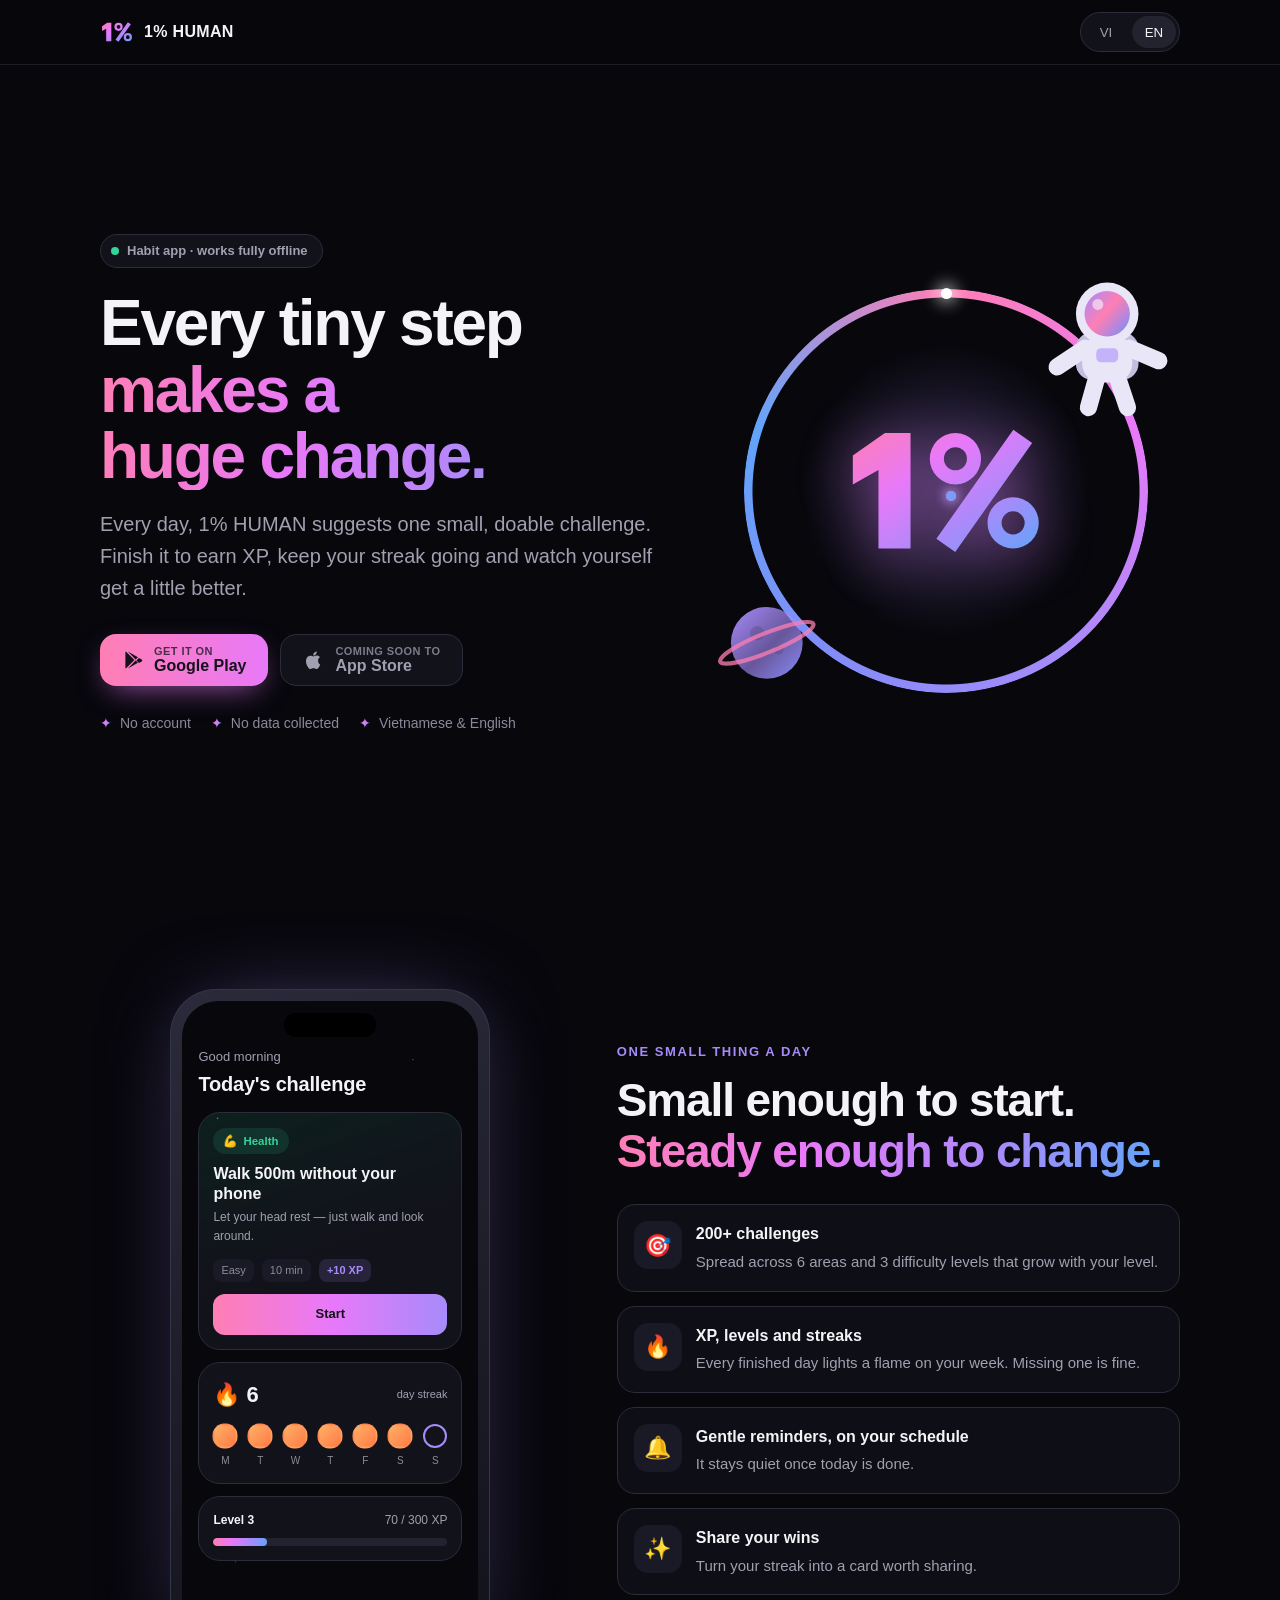
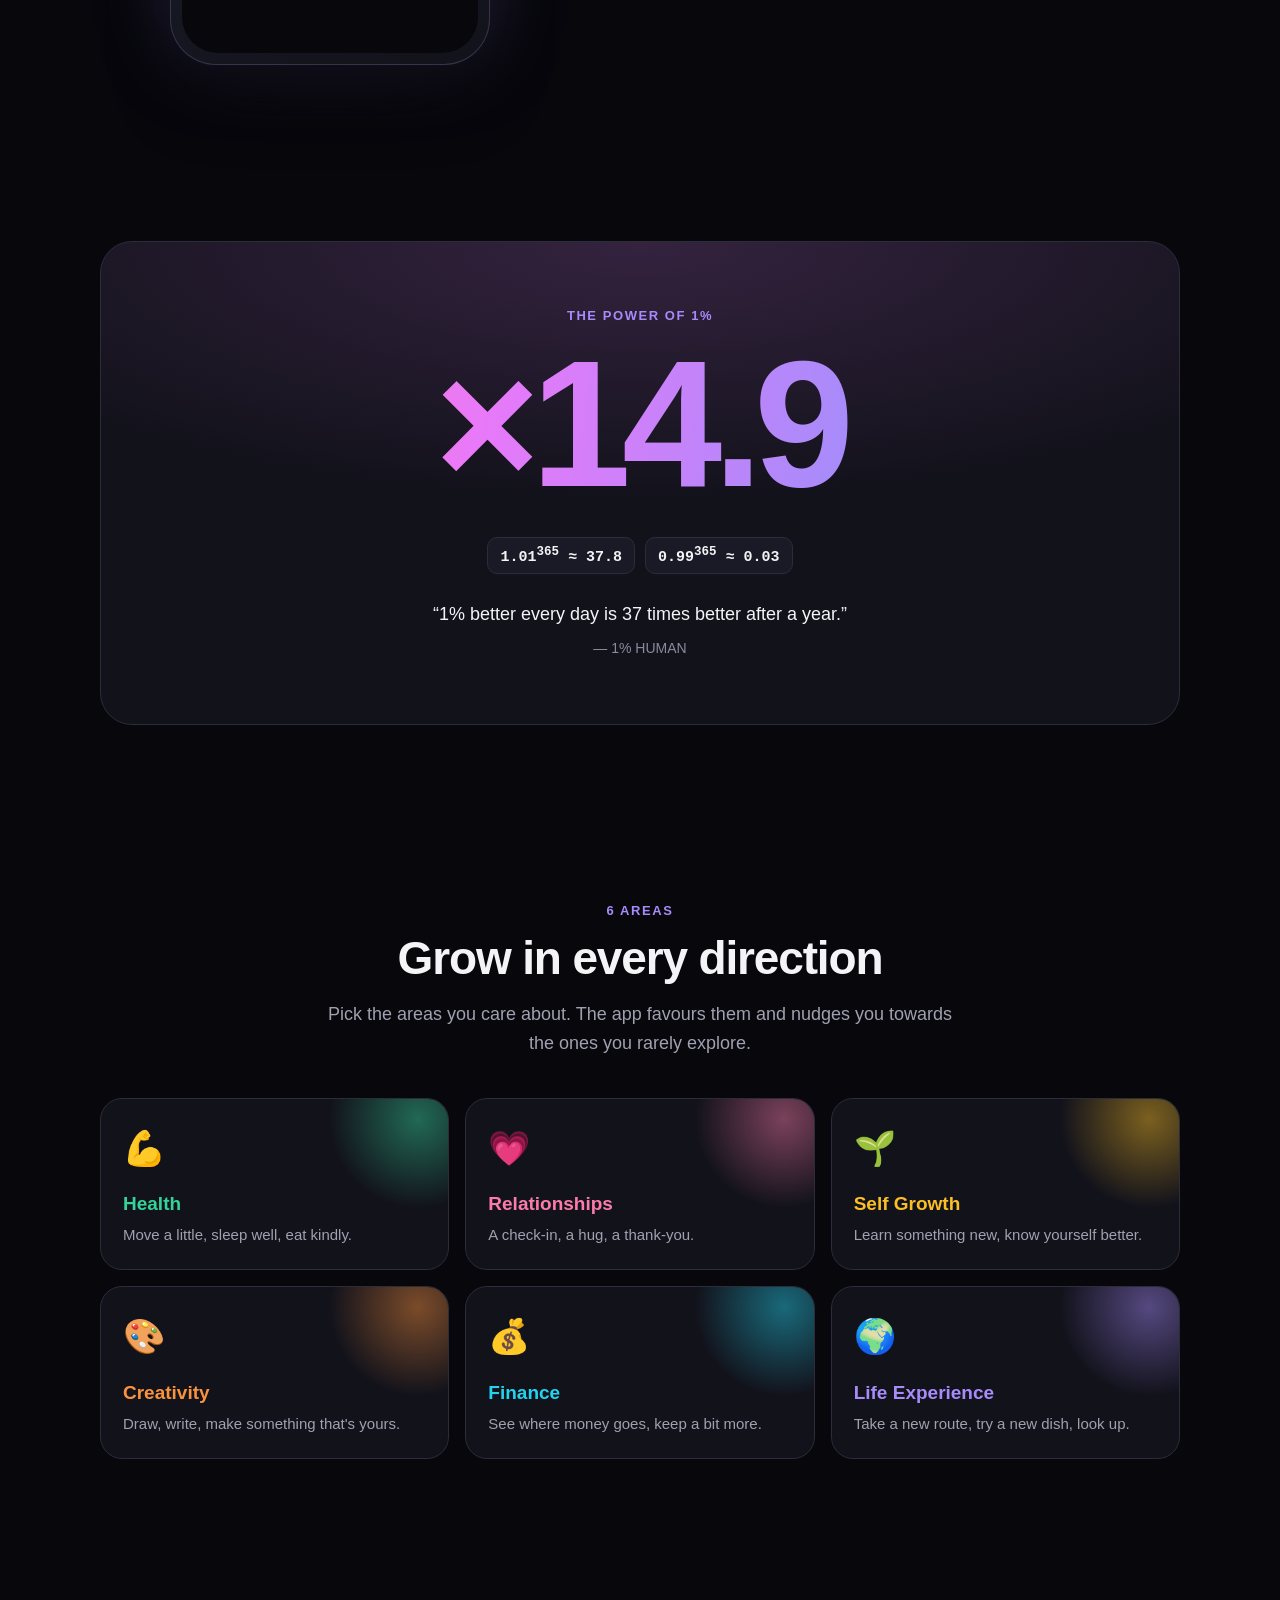
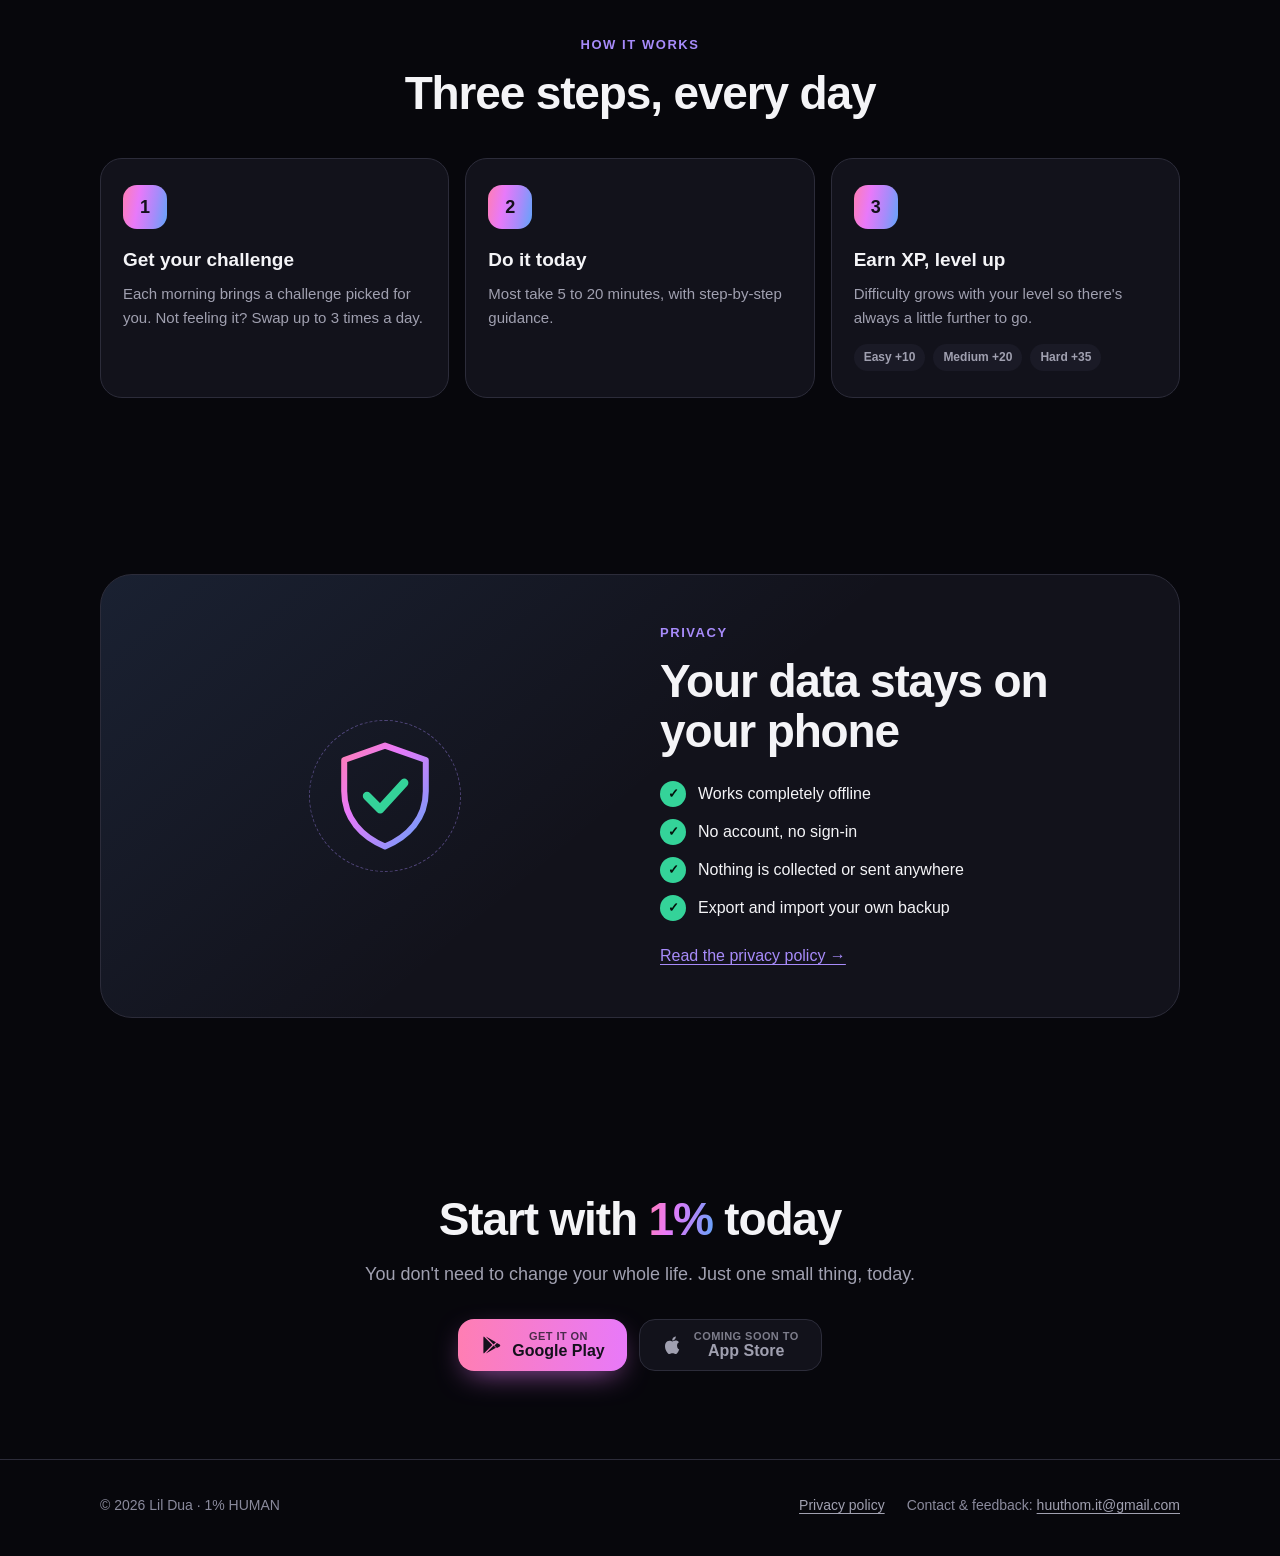
==== commit 6e613b14: "Update favicon for oddly pages" ====
--- a/projects/oddly/index.html
+++ b/projects/oddly/index.html
@@ -18,6 +18,7 @@
 <meta name="color-scheme" content="dark">
 <meta name="theme-color" content="#07070C">
 <meta name="description" content="1% HUMAN — mỗi ngày một thử thách nhỏ. Ứng dụng thói quen hoạt động ngoại tuyến, không tài khoản, không thu thập dữ liệu.">
+<link rel="icon" type="image/svg+xml" href="data:image/svg+xml,<svg xmlns='http://www.w3.org/2000/svg' viewBox='0 0 100 100'><defs><linearGradient id='g' x1='0' y1='0' x2='1' y2='1'><stop offset='0' stop-color='%23FF7EB3'/><stop offset='.35' stop-color='%23E879F9'/><stop offset='.7' stop-color='%23A78BFA'/><stop offset='1' stop-color='%2360A5FA'/></linearGradient></defs><rect width='100' height='100' rx='22' fill='%2307070C'/><g transform='translate(-4 -6) scale(1.2)'><path fill='url(%23g)' fill-rule='evenodd' d='M44 36V72H34V47.5L26 52V43L36 36Z M50 44a8 8 0 1 0 16 0a8 8 0 1 0-16 0Z M54.4 44a3.6 3.6 0 1 0 7.2 0a3.6 3.6 0 1 0-7.2 0Z M68 64a8 8 0 1 0 16 0a8 8 0 1 0-16 0Z M72.4 64a3.6 3.6 0 1 0 7.2 0a3.6 3.6 0 1 0-7.2 0Z M52.06 68.92L57.94 73.08L81.94 39.08L76.06 34.92Z'/></g></svg>">
 <meta property="og:title" content="1% HUMAN">
 <meta property="og:description" content="Mỗi bước chân nhỏ tạo nên thay đổi lớn. Every tiny step makes a huge change.">
 <meta property="og:url" content="https://lil-dua.github.io/projects/oddly/">
